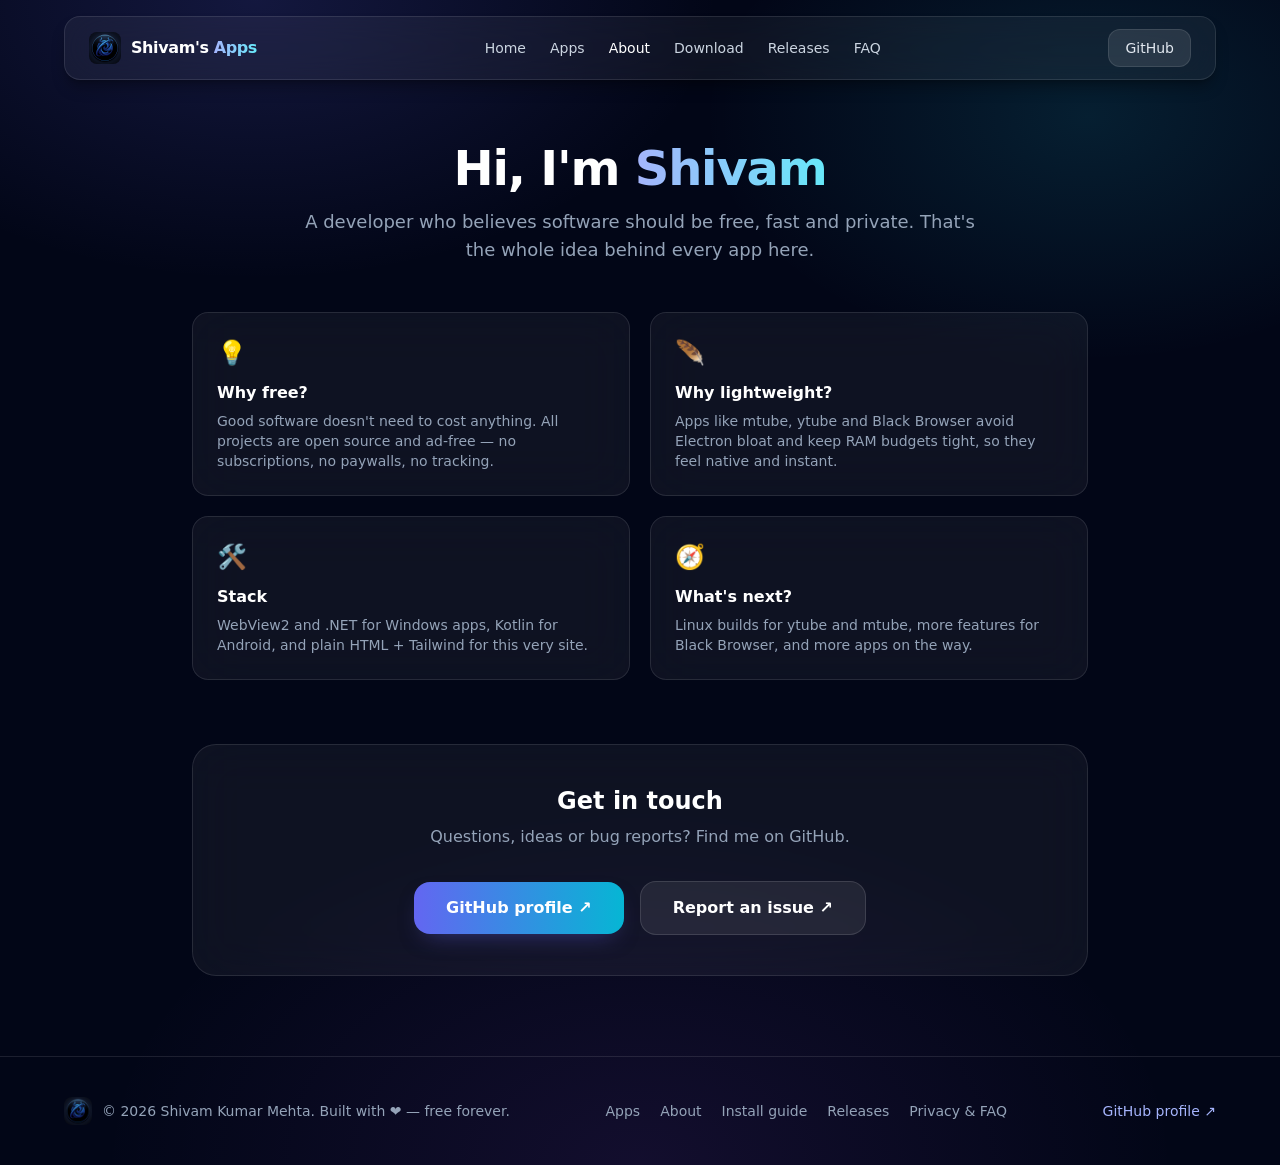
==== about.html @ e03fa143 "Expand to multi-page site: apps, app detail pages, about, install guide, releases, privacy/FAQ" ====
<!DOCTYPE html>
<html lang="en">
<head>
<meta charset="UTF-8">
<meta name="viewport" content="width=device-width, initial-scale=1.0">
<title>About — Shivam's Apps</title>
<meta name="description" content="About Shivam Kumar Mehta, the developer behind ytube, mtube, Black Browser and more. Free, open-source apps built for Windows and Android.">
<meta http-equiv="Content-Security-Policy" content="default-src 'self'; script-src 'self' 'unsafe-inline' https://api.github.com https://us.i.posthog.com https://*.posthog.com; style-src 'self' 'unsafe-inline' https://fonts.googleapis.com; font-src https://fonts.gstatic.com; img-src 'self' data: https:; connect-src 'self' https://api.github.com https://us.i.posthog.com https://*.posthog.com; base-uri 'self'">
<link rel="stylesheet" href="assets/tailwind.css">
<link rel="icon" type="image/png" href="assets/black.png">
<link rel="preconnect" href="https://fonts.googleapis.com">
<link href="https://fonts.googleapis.com/css2?family=Inter:wght@400;500;600;700;800&display=swap" rel="stylesheet">
<script>
  !function(t,e){var o,n,p,r;e.__SV||(window.posthog=e,e._i=[],e.init=function(i,s,a){function g(t,e){var o=e.split(".");2==o.length&&(t=t[o[0]],e=o[1]),t[e]=function(){t.push([e].concat(Array.prototype.slice.call(arguments,0)))}}(p=t.createElement("script")).type="text/javascript",p.async=!0,p.src=s.api_host+"/static/array.js",(r=t.getElementsByTagName("script")[0]).parentNode.insertBefore(p,r);var u=e;for(void 0!==a?u=e[a]=[]:a="posthog",u.people=u.people||[],u.toString=function(t){var e="posthog";return"posthog"!==a&&(e+="."+a),t||(e+=" (stub)")},u.people.toString=function(){return u.toString(1)+".people (stub)"},o="capture identify alias people.set people.set_once set_config register register_once unregister opt_out_capturing has_opted_out_capturing opt_in_capturing reset".split(" "),n=0;n<o.length;n++)g(u,o[n]);e._i.push([i,s,a])},e.__SV=1)}(document,window.posthog||[]);
</script>
</head>
<body class="mesh-bg text-slate-200 min-h-screen antialiased">

<!-- NAV -->
<header class="fixed top-0 inset-x-0 z-50">
  <div class="glass mx-auto mt-4 max-w-6xl rounded-2xl px-4 sm:px-6 py-3 flex items-center justify-between shadow-lg shadow-black/30">
    <a href="/" class="flex items-center gap-2.5">
      <img src="assets/black.png" alt="Logo" class="w-8 h-8 rounded-lg">
      <span class="font-bold text-white tracking-tight">Shivam's <span class="text-grad">Apps</span></span>
    </a>
    <nav class="hidden sm:flex items-center gap-6 text-sm text-slate-300">
      <a href="/" class="hover:text-white transition">Home</a>
      <a href="/apps.html" class="hover:text-white transition">Apps</a>
      <a href="/about.html" class="text-white" aria-current="page">About</a>
      <a href="/download.html" class="hover:text-white transition">Download</a>
      <a href="/releases.html" class="hover:text-white transition">Releases</a>
      <a href="/privacy.html" class="hover:text-white transition">FAQ</a>
    </nav>
    <a href="https://github.com/shivamkumarmehta64-sketch" target="_blank" rel="noopener"
       class="text-sm px-4 py-2 rounded-xl bg-white/10 hover:bg-white/20 border border-white/10 transition">GitHub</a>
  </div>
</header>

<!-- HERO -->
<section class="pt-36 pb-12 px-4 text-center">
  <div class="fade-up max-w-3xl mx-auto">
    <h1 class="text-4xl sm:text-5xl font-extrabold text-white tracking-tight">Hi, I'm <span class="text-grad">Shivam</span></h1>
    <p class="mt-4 text-lg text-slate-400 max-w-2xl mx-auto">
      A developer who believes software should be free, fast and private. That's the whole idea behind every app here.
    </p>
  </div>
</section>

<!-- STORY -->
<section class="px-4 pb-16">
  <div class="max-w-4xl mx-auto grid grid-cols-1 sm:grid-cols-2 gap-5">
    <div class="glass rounded-2xl p-6 card-hover">
      <div class="text-2xl mb-3">💡</div>
      <h5 class="font-semibold text-white">Why free?</h5>
      <p class="mt-1.5 text-sm text-slate-400">Good software doesn't need to cost anything. All projects are open source and ad-free — no subscriptions, no paywalls, no tracking.</p>
    </div>
    <div class="glass rounded-2xl p-6 card-hover">
      <div class="text-2xl mb-3">🪶</div>
      <h5 class="font-semibold text-white">Why lightweight?</h5>
      <p class="mt-1.5 text-sm text-slate-400">Apps like mtube, ytube and Black Browser avoid Electron bloat and keep RAM budgets tight, so they feel native and instant.</p>
    </div>
    <div class="glass rounded-2xl p-6 card-hover">
      <div class="text-2xl mb-3">🛠️</div>
      <h5 class="font-semibold text-white">Stack</h5>
      <p class="mt-1.5 text-sm text-slate-400">WebView2 and .NET for Windows apps, Kotlin for Android, and plain HTML + Tailwind for this very site.</p>
    </div>
    <div class="glass rounded-2xl p-6 card-hover">
      <div class="text-2xl mb-3">🧭</div>
      <h5 class="font-semibold text-white">What's next?</h5>
      <p class="mt-1.5 text-sm text-slate-400">Linux builds for ytube and mtube, more features for Black Browser, and more apps on the way.</p>
    </div>
  </div>
</section>

<!-- CONTACT -->
<section class="px-4 pb-20">
  <div class="glass max-w-4xl mx-auto rounded-3xl p-8 sm:p-10 text-center">
    <h3 class="text-2xl font-bold text-white">Get in touch</h3>
    <p class="mt-2 text-slate-400">Questions, ideas or bug reports? Find me on GitHub.</p>
    <div class="mt-8 flex flex-col sm:flex-row items-center justify-center gap-4">
      <a href="https://github.com/shivamkumarmehta64-sketch" target="_blank" rel="noopener" class="px-8 py-3.5 btn-primary text-base">GitHub profile ↗</a>
      <a href="https://github.com/shivamkumarmehta64-sketch/black-browser-website/issues" target="_blank" rel="noopener" class="px-8 py-3.5 btn-ghost text-base">Report an issue ↗</a>
    </div>
  </div>
</section>

<!-- FOOTER -->
<footer class="border-t border-white/10 px-4 py-10">
  <div class="max-w-6xl mx-auto flex flex-col sm:flex-row items-center justify-between gap-6">
    <div class="flex items-center gap-2.5">
      <img src="assets/black.png" alt="Logo" class="w-7 h-7 rounded-lg">
      <span class="text-sm text-slate-400">© 2026 Shivam Kumar Mehta. Built with ❤️ — free forever.</span>
    </div>
    <div class="flex flex-wrap items-center justify-center gap-x-5 gap-y-2 text-sm">
      <a href="/apps.html" class="text-slate-400 hover:text-white transition">Apps</a>
      <a href="/about.html" class="text-slate-400 hover:text-white transition">About</a>
      <a href="/download.html" class="text-slate-400 hover:text-white transition">Install guide</a>
      <a href="/releases.html" class="text-slate-400 hover:text-white transition">Releases</a>
      <a href="/privacy.html" class="text-slate-400 hover:text-white transition">Privacy & FAQ</a>
    </div>
    <a href="https://github.com/shivamkumarmehta64-sketch" target="_blank" rel="noopener" class="text-sm text-indigo-300 hover:text-indigo-200 transition">GitHub profile ↗</a>
  </div>
</footer>

<script src="assets/app.js"></script>
</body>
</html>
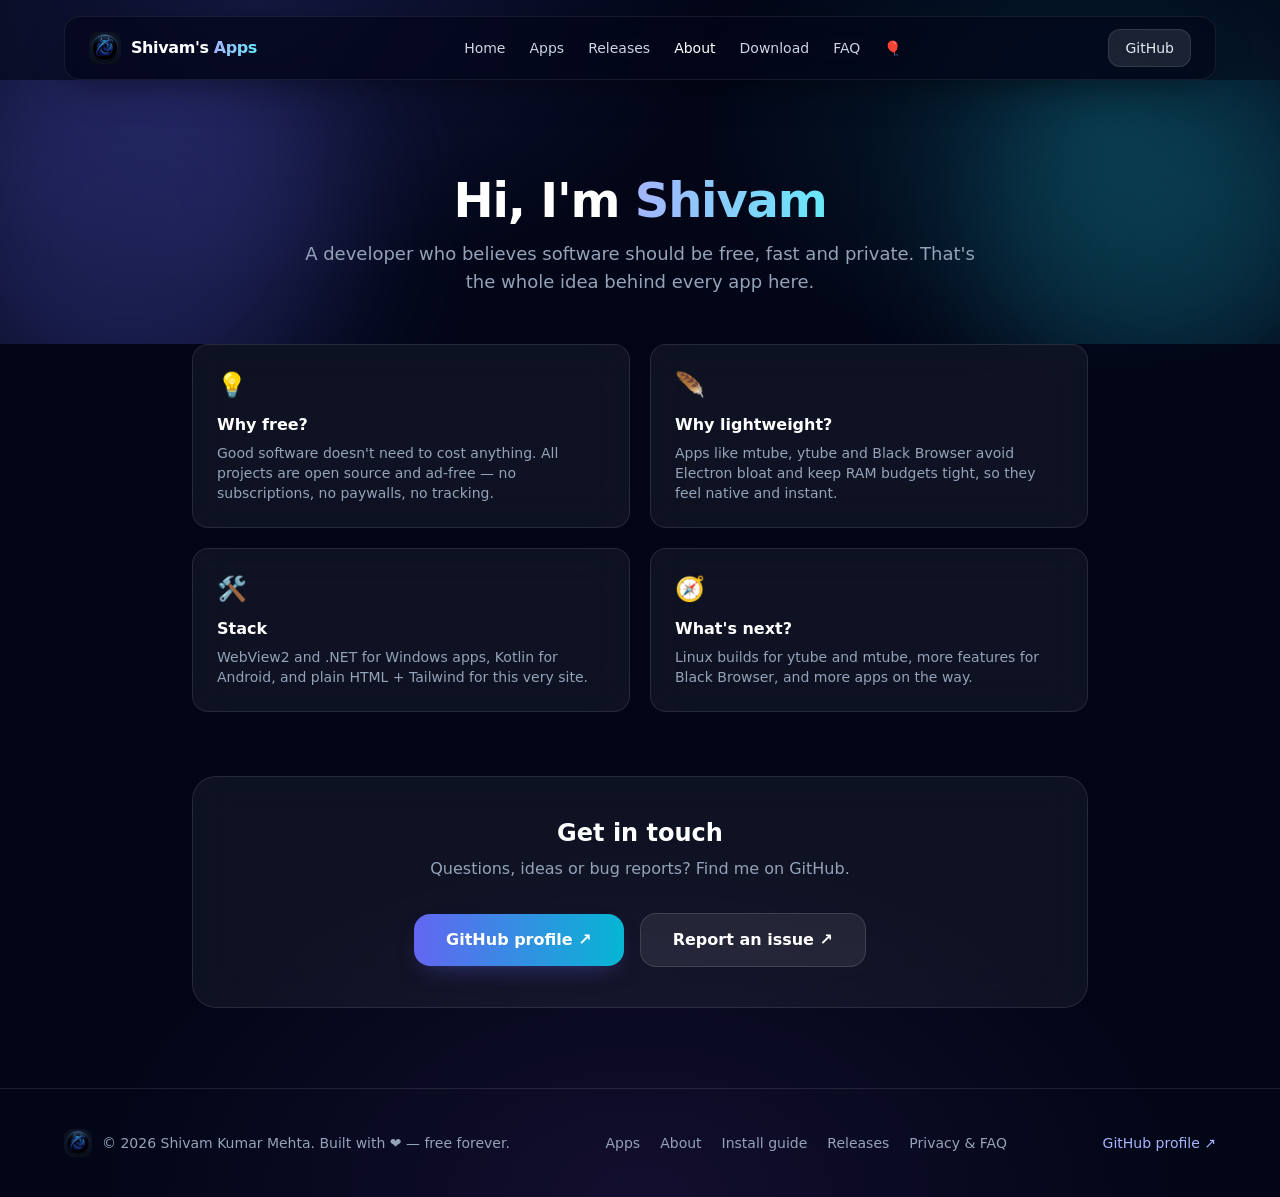
==== commit 2639ea09: "Redesign site: glass nav, blobs, reveal + page transitions, live GitHub stats, birthday page" ====
--- a/about.html
+++ b/about.html
@@ -9,7 +9,7 @@
 <link rel="stylesheet" href="assets/tailwind.css">
 <link rel="icon" type="image/png" href="assets/black.png">
 <link rel="preconnect" href="https://fonts.googleapis.com">
-<link href="https://fonts.googleapis.com/css2?family=Inter:wght@400;500;600;700;800&display=swap" rel="stylesheet">
+<link href="https://fonts.googleapis.com/css2?family=Inter:wght@400;500;600;700;800;900&display=swap" rel="stylesheet">
 <script>
   !function(t,e){var o,n,p,r;e.__SV||(window.posthog=e,e._i=[],e.init=function(i,s,a){function g(t,e){var o=e.split(".");2==o.length&&(t=t[o[0]],e=o[1]),t[e]=function(){t.push([e].concat(Array.prototype.slice.call(arguments,0)))}}(p=t.createElement("script")).type="text/javascript",p.async=!0,p.src=s.api_host+"/static/array.js",(r=t.getElementsByTagName("script")[0]).parentNode.insertBefore(p,r);var u=e;for(void 0!==a?u=e[a]=[]:a="posthog",u.people=u.people||[],u.toString=function(t){var e="posthog";return"posthog"!==a&&(e+="."+a),t||(e+=" (stub)")},u.people.toString=function(){return u.toString(1)+".people (stub)"},o="capture identify alias people.set people.set_once set_config register register_once unregister opt_out_capturing has_opted_out_capturing opt_in_capturing reset".split(" "),n=0;n<o.length;n++)g(u,o[n]);e._i.push([i,s,a])},e.__SV=1)}(document,window.posthog||[]);
 </script>
@@ -17,28 +17,31 @@
 <body class="mesh-bg text-slate-200 min-h-screen antialiased">
 
 <!-- NAV -->
-<header class="fixed top-0 inset-x-0 z-50">
-  <div class="glass mx-auto mt-4 max-w-6xl rounded-2xl px-4 sm:px-6 py-3 flex items-center justify-between shadow-lg shadow-black/30">
+<header class="sticky top-0 inset-x-0 z-50">
+  <nav class="nav-glass mx-auto mt-4 max-w-6xl rounded-2xl px-4 sm:px-6 py-3 flex items-center justify-between">
     <a href="/" class="flex items-center gap-2.5">
       <img src="assets/black.png" alt="Logo" class="w-8 h-8 rounded-lg">
       <span class="font-bold text-white tracking-tight">Shivam's <span class="text-grad">Apps</span></span>
     </a>
-    <nav class="hidden sm:flex items-center gap-6 text-sm text-slate-300">
+    <nav class="hidden md:flex items-center gap-6 text-sm text-slate-300">
       <a href="/" class="hover:text-white transition">Home</a>
       <a href="/apps.html" class="hover:text-white transition">Apps</a>
+      <a href="/releases.html" class="hover:text-white transition">Releases</a>
       <a href="/about.html" class="text-white" aria-current="page">About</a>
       <a href="/download.html" class="hover:text-white transition">Download</a>
-      <a href="/releases.html" class="hover:text-white transition">Releases</a>
       <a href="/privacy.html" class="hover:text-white transition">FAQ</a>
+      <a href="/birthday.html" class="hover:text-white transition">🎈</a>
     </nav>
     <a href="https://github.com/shivamkumarmehta64-sketch" target="_blank" rel="noopener"
        class="text-sm px-4 py-2 rounded-xl bg-white/10 hover:bg-white/20 border border-white/10 transition">GitHub</a>
-  </div>
+  </nav>
 </header>
 
 <!-- HERO -->
-<section class="pt-36 pb-12 px-4 text-center">
-  <div class="fade-up max-w-3xl mx-auto">
+<section class="relative overflow-hidden pt-24 pb-12 px-4 text-center">
+  <div class="blob blob-1"></div>
+  <div class="blob blob-2"></div>
+  <div class="fade-up max-w-3xl mx-auto relative">
     <h1 class="text-4xl sm:text-5xl font-extrabold text-white tracking-tight">Hi, I'm <span class="text-grad">Shivam</span></h1>
     <p class="mt-4 text-lg text-slate-400 max-w-2xl mx-auto">
       A developer who believes software should be free, fast and private. That's the whole idea behind every app here.
@@ -49,22 +52,22 @@
 <!-- STORY -->
 <section class="px-4 pb-16">
   <div class="max-w-4xl mx-auto grid grid-cols-1 sm:grid-cols-2 gap-5">
-    <div class="glass rounded-2xl p-6 card-hover">
+    <div class="glass rounded-2xl p-6 card-hover reveal">
       <div class="text-2xl mb-3">💡</div>
       <h5 class="font-semibold text-white">Why free?</h5>
       <p class="mt-1.5 text-sm text-slate-400">Good software doesn't need to cost anything. All projects are open source and ad-free — no subscriptions, no paywalls, no tracking.</p>
     </div>
-    <div class="glass rounded-2xl p-6 card-hover">
+    <div class="glass rounded-2xl p-6 card-hover reveal">
       <div class="text-2xl mb-3">🪶</div>
       <h5 class="font-semibold text-white">Why lightweight?</h5>
       <p class="mt-1.5 text-sm text-slate-400">Apps like mtube, ytube and Black Browser avoid Electron bloat and keep RAM budgets tight, so they feel native and instant.</p>
     </div>
-    <div class="glass rounded-2xl p-6 card-hover">
+    <div class="glass rounded-2xl p-6 card-hover reveal">
       <div class="text-2xl mb-3">🛠️</div>
       <h5 class="font-semibold text-white">Stack</h5>
       <p class="mt-1.5 text-sm text-slate-400">WebView2 and .NET for Windows apps, Kotlin for Android, and plain HTML + Tailwind for this very site.</p>
     </div>
-    <div class="glass rounded-2xl p-6 card-hover">
+    <div class="glass rounded-2xl p-6 card-hover reveal">
       <div class="text-2xl mb-3">🧭</div>
       <h5 class="font-semibold text-white">What's next?</h5>
       <p class="mt-1.5 text-sm text-slate-400">Linux builds for ytube and mtube, more features for Black Browser, and more apps on the way.</p>
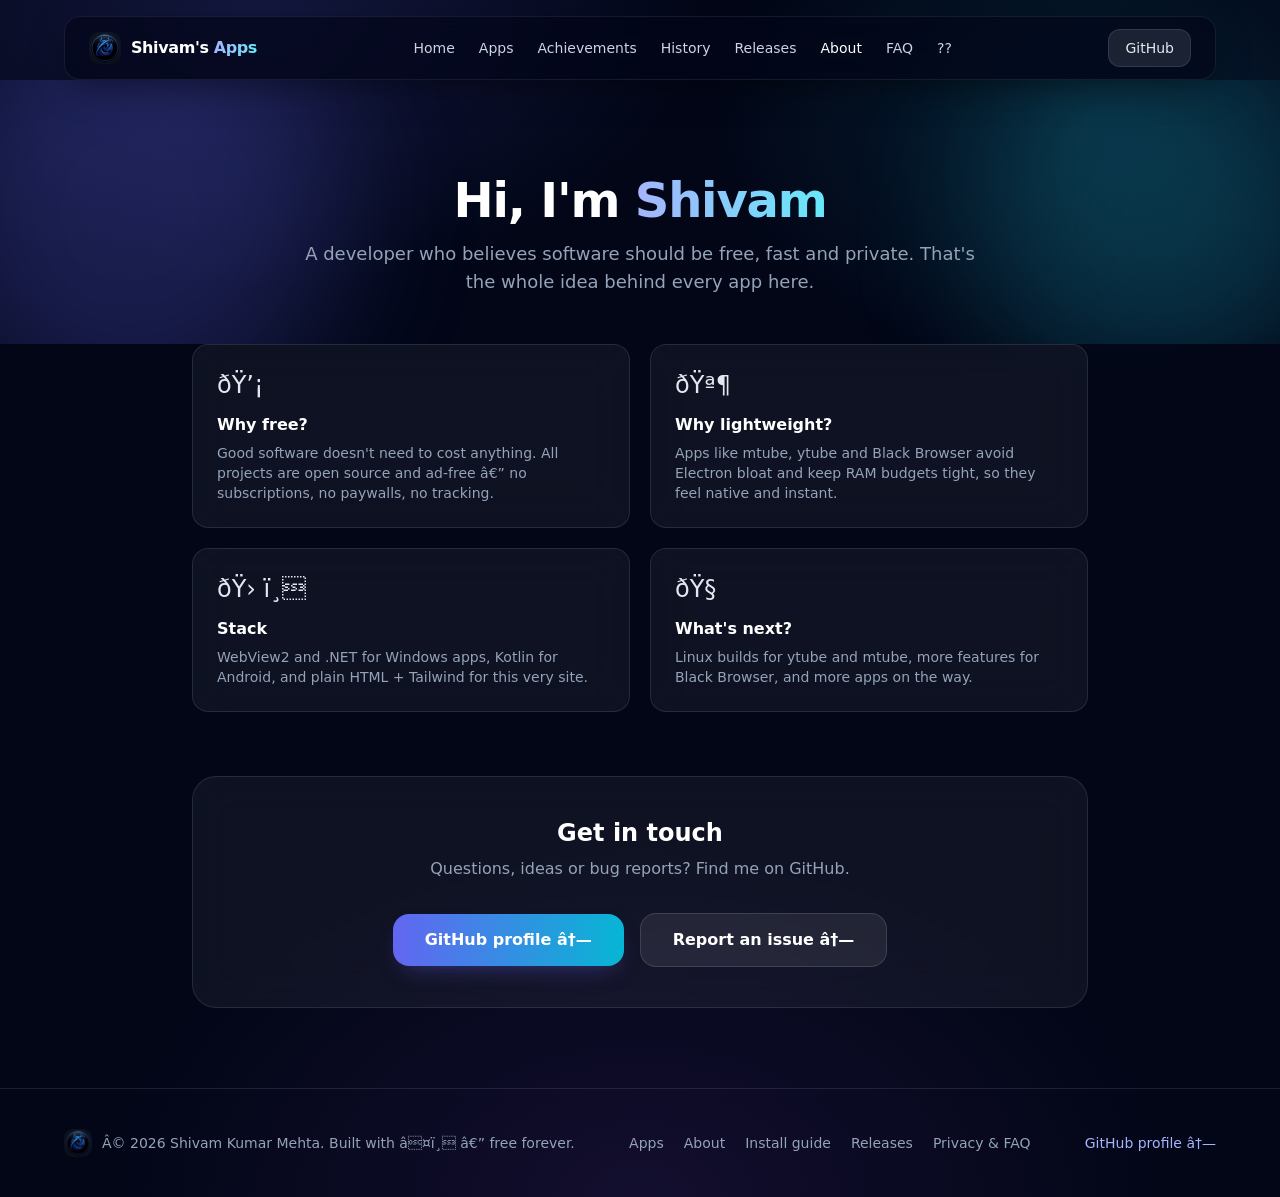
==== commit aa1cd21a: "Add scroll UI (Lenis smooth scroll, progress bar, parallax blobs) + dedicated Achievements & History" ====
--- a/about.html
+++ b/about.html
@@ -1,9 +1,9 @@
-<!DOCTYPE html>
+﻿<!DOCTYPE html>
 <html lang="en">
 <head>
 <meta charset="UTF-8">
 <meta name="viewport" content="width=device-width, initial-scale=1.0">
-<title>About — Shivam's Apps</title>
+<title>About â€” Shivam's Apps</title>
 <meta name="description" content="About Shivam Kumar Mehta, the developer behind ytube, mtube, Black Browser and more. Free, open-source apps built for Windows and Android.">
 <meta http-equiv="Content-Security-Policy" content="default-src 'self'; script-src 'self' 'unsafe-inline' https://api.github.com https://us.i.posthog.com https://*.posthog.com; style-src 'self' 'unsafe-inline' https://fonts.googleapis.com; font-src https://fonts.gstatic.com; img-src 'self' data: https:; connect-src 'self' https://api.github.com https://us.i.posthog.com https://*.posthog.com; base-uri 'self'">
 <link rel="stylesheet" href="assets/tailwind.css">
@@ -26,12 +26,13 @@
     <nav class="hidden md:flex items-center gap-6 text-sm text-slate-300">
       <a href="/" class="hover:text-white transition">Home</a>
       <a href="/apps.html" class="hover:text-white transition">Apps</a>
+      <a href="/achievements.html" class="hover:text-white transition">Achievements</a>
+      <a href="/history.html" class="hover:text-white transition">History</a>
       <a href="/releases.html" class="hover:text-white transition">Releases</a>
       <a href="/about.html" class="text-white" aria-current="page">About</a>
-      <a href="/download.html" class="hover:text-white transition">Download</a>
       <a href="/privacy.html" class="hover:text-white transition">FAQ</a>
-      <a href="/birthday.html" class="hover:text-white transition">🎈</a>
-    </nav>
+      <a href="/birthday.html" class="hover:text-white transition">??</a>
+</nav>
     <a href="https://github.com/shivamkumarmehta64-sketch" target="_blank" rel="noopener"
        class="text-sm px-4 py-2 rounded-xl bg-white/10 hover:bg-white/20 border border-white/10 transition">GitHub</a>
   </nav>
@@ -39,8 +40,8 @@
 
 <!-- HERO -->
 <section class="relative overflow-hidden pt-24 pb-12 px-4 text-center">
-  <div class="blob blob-1"></div>
-  <div class="blob blob-2"></div>
+  <div class="blob blob-1" data-parallax="0.18"></div>
+  <div class="blob blob-2" data-parallax="-0.12"></div>
   <div class="fade-up max-w-3xl mx-auto relative">
     <h1 class="text-4xl sm:text-5xl font-extrabold text-white tracking-tight">Hi, I'm <span class="text-grad">Shivam</span></h1>
     <p class="mt-4 text-lg text-slate-400 max-w-2xl mx-auto">
@@ -53,22 +54,22 @@
 <section class="px-4 pb-16">
   <div class="max-w-4xl mx-auto grid grid-cols-1 sm:grid-cols-2 gap-5">
     <div class="glass rounded-2xl p-6 card-hover reveal">
-      <div class="text-2xl mb-3">💡</div>
+      <div class="text-2xl mb-3">ðŸ’¡</div>
       <h5 class="font-semibold text-white">Why free?</h5>
-      <p class="mt-1.5 text-sm text-slate-400">Good software doesn't need to cost anything. All projects are open source and ad-free — no subscriptions, no paywalls, no tracking.</p>
+      <p class="mt-1.5 text-sm text-slate-400">Good software doesn't need to cost anything. All projects are open source and ad-free â€” no subscriptions, no paywalls, no tracking.</p>
     </div>
     <div class="glass rounded-2xl p-6 card-hover reveal">
-      <div class="text-2xl mb-3">🪶</div>
+      <div class="text-2xl mb-3">ðŸª¶</div>
       <h5 class="font-semibold text-white">Why lightweight?</h5>
       <p class="mt-1.5 text-sm text-slate-400">Apps like mtube, ytube and Black Browser avoid Electron bloat and keep RAM budgets tight, so they feel native and instant.</p>
     </div>
     <div class="glass rounded-2xl p-6 card-hover reveal">
-      <div class="text-2xl mb-3">🛠️</div>
+      <div class="text-2xl mb-3">ðŸ› ï¸</div>
       <h5 class="font-semibold text-white">Stack</h5>
       <p class="mt-1.5 text-sm text-slate-400">WebView2 and .NET for Windows apps, Kotlin for Android, and plain HTML + Tailwind for this very site.</p>
     </div>
     <div class="glass rounded-2xl p-6 card-hover reveal">
-      <div class="text-2xl mb-3">🧭</div>
+      <div class="text-2xl mb-3">ðŸ§­</div>
       <h5 class="font-semibold text-white">What's next?</h5>
       <p class="mt-1.5 text-sm text-slate-400">Linux builds for ytube and mtube, more features for Black Browser, and more apps on the way.</p>
     </div>
@@ -81,8 +82,8 @@
     <h3 class="text-2xl font-bold text-white">Get in touch</h3>
     <p class="mt-2 text-slate-400">Questions, ideas or bug reports? Find me on GitHub.</p>
     <div class="mt-8 flex flex-col sm:flex-row items-center justify-center gap-4">
-      <a href="https://github.com/shivamkumarmehta64-sketch" target="_blank" rel="noopener" class="px-8 py-3.5 btn-primary text-base">GitHub profile ↗</a>
-      <a href="https://github.com/shivamkumarmehta64-sketch/black-browser-website/issues" target="_blank" rel="noopener" class="px-8 py-3.5 btn-ghost text-base">Report an issue ↗</a>
+      <a href="https://github.com/shivamkumarmehta64-sketch" target="_blank" rel="noopener" class="px-8 py-3.5 btn-primary text-base">GitHub profile â†—</a>
+      <a href="https://github.com/shivamkumarmehta64-sketch/black-browser-website/issues" target="_blank" rel="noopener" class="px-8 py-3.5 btn-ghost text-base">Report an issue â†—</a>
     </div>
   </div>
 </section>
@@ -92,7 +93,7 @@
   <div class="max-w-6xl mx-auto flex flex-col sm:flex-row items-center justify-between gap-6">
     <div class="flex items-center gap-2.5">
       <img src="assets/black.png" alt="Logo" class="w-7 h-7 rounded-lg">
-      <span class="text-sm text-slate-400">© 2026 Shivam Kumar Mehta. Built with ❤️ — free forever.</span>
+      <span class="text-sm text-slate-400">Â© 2026 Shivam Kumar Mehta. Built with â¤ï¸ â€” free forever.</span>
     </div>
     <div class="flex flex-wrap items-center justify-center gap-x-5 gap-y-2 text-sm">
       <a href="/apps.html" class="text-slate-400 hover:text-white transition">Apps</a>
@@ -101,10 +102,11 @@
       <a href="/releases.html" class="text-slate-400 hover:text-white transition">Releases</a>
       <a href="/privacy.html" class="text-slate-400 hover:text-white transition">Privacy & FAQ</a>
     </div>
-    <a href="https://github.com/shivamkumarmehta64-sketch" target="_blank" rel="noopener" class="text-sm text-indigo-300 hover:text-indigo-200 transition">GitHub profile ↗</a>
+    <a href="https://github.com/shivamkumarmehta64-sketch" target="_blank" rel="noopener" class="text-sm text-indigo-300 hover:text-indigo-200 transition">GitHub profile â†—</a>
   </div>
 </footer>
 
 <script src="assets/app.js"></script>
 </body>
 </html>
+
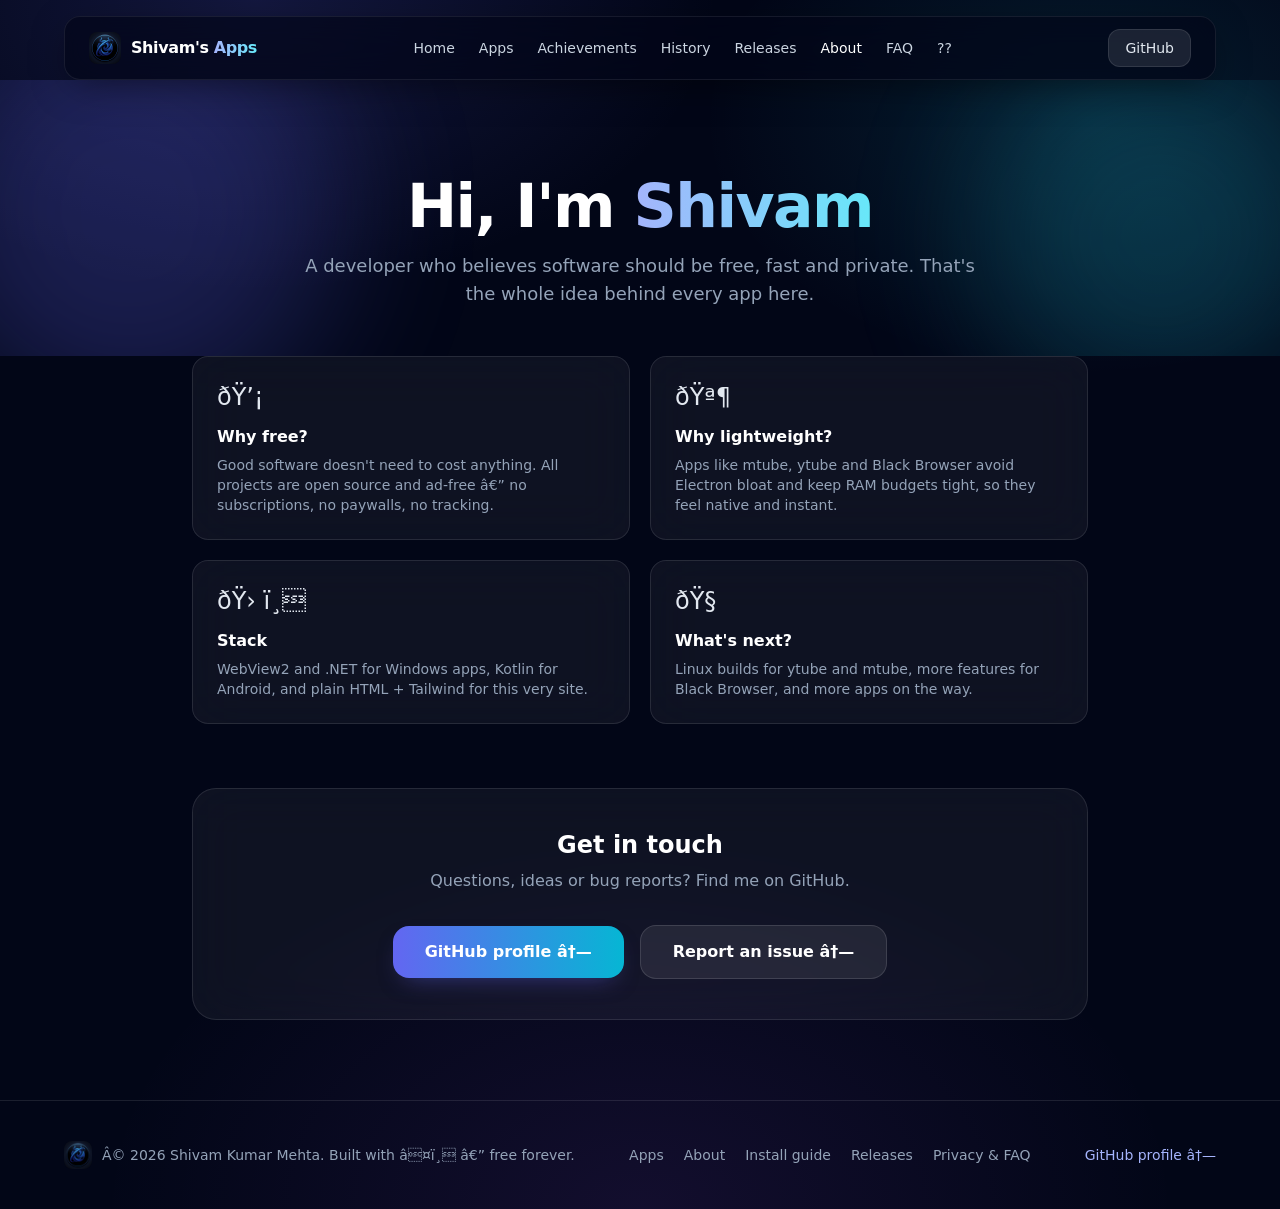
==== commit 723e3575: "Make headings bolder and larger (font-black, upscaled responsive sizes) + Segoe UI fallback" ====
--- a/about.html
+++ b/about.html
@@ -43,7 +43,7 @@
   <div class="blob blob-1" data-parallax="0.18"></div>
   <div class="blob blob-2" data-parallax="-0.12"></div>
   <div class="fade-up max-w-3xl mx-auto relative">
-    <h1 class="text-4xl sm:text-5xl font-extrabold text-white tracking-tight">Hi, I'm <span class="text-grad">Shivam</span></h1>
+    <h1 class="text-5xl sm:text-6xl font-black text-white tracking-tight">Hi, I'm <span class="text-grad">Shivam</span></h1>
     <p class="mt-4 text-lg text-slate-400 max-w-2xl mx-auto">
       A developer who believes software should be free, fast and private. That's the whole idea behind every app here.
     </p>
@@ -110,3 +110,4 @@
 </body>
 </html>
 
+
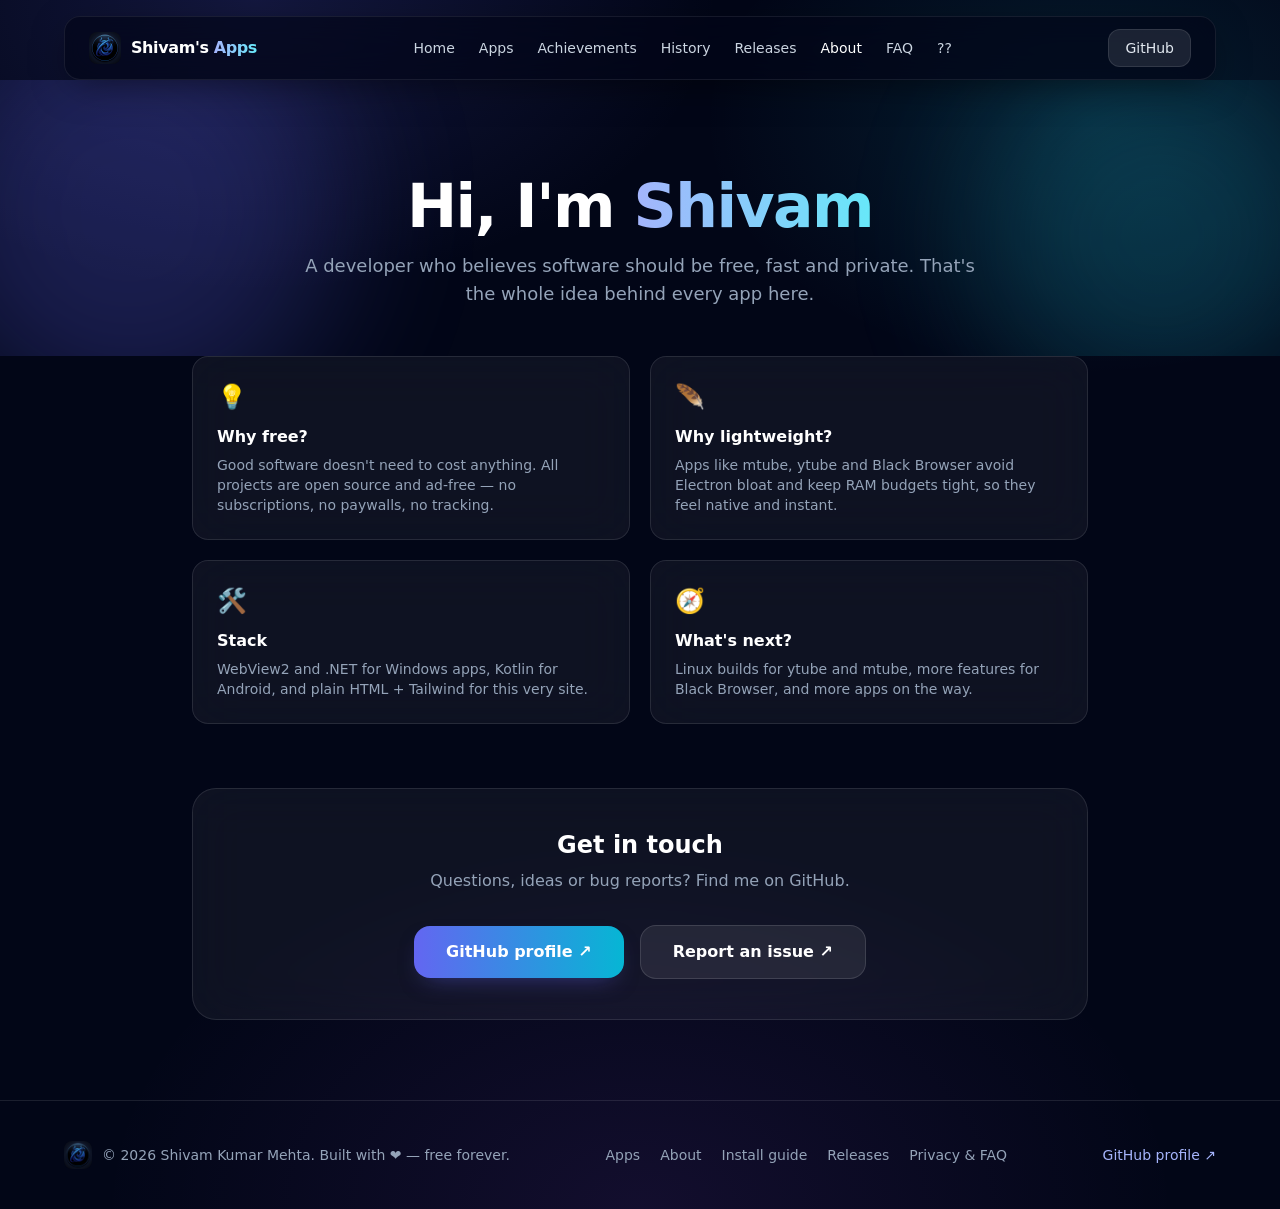
==== commit 11b5406d: "Fix UTF-8 mojibake (double-encoded emoji/arrows) across all HTML pages" ====
--- a/about.html
+++ b/about.html
@@ -1,9 +1,9 @@
-﻿<!DOCTYPE html>
+<!DOCTYPE html>
 <html lang="en">
 <head>
 <meta charset="UTF-8">
 <meta name="viewport" content="width=device-width, initial-scale=1.0">
-<title>About â€” Shivam's Apps</title>
+<title>About — Shivam's Apps</title>
 <meta name="description" content="About Shivam Kumar Mehta, the developer behind ytube, mtube, Black Browser and more. Free, open-source apps built for Windows and Android.">
 <meta http-equiv="Content-Security-Policy" content="default-src 'self'; script-src 'self' 'unsafe-inline' https://api.github.com https://us.i.posthog.com https://*.posthog.com; style-src 'self' 'unsafe-inline' https://fonts.googleapis.com; font-src https://fonts.gstatic.com; img-src 'self' data: https:; connect-src 'self' https://api.github.com https://us.i.posthog.com https://*.posthog.com; base-uri 'self'">
 <link rel="stylesheet" href="assets/tailwind.css">
@@ -54,22 +54,22 @@
 <section class="px-4 pb-16">
   <div class="max-w-4xl mx-auto grid grid-cols-1 sm:grid-cols-2 gap-5">
     <div class="glass rounded-2xl p-6 card-hover reveal">
-      <div class="text-2xl mb-3">ðŸ’¡</div>
+      <div class="text-2xl mb-3">💡</div>
       <h5 class="font-semibold text-white">Why free?</h5>
-      <p class="mt-1.5 text-sm text-slate-400">Good software doesn't need to cost anything. All projects are open source and ad-free â€” no subscriptions, no paywalls, no tracking.</p>
+      <p class="mt-1.5 text-sm text-slate-400">Good software doesn't need to cost anything. All projects are open source and ad-free — no subscriptions, no paywalls, no tracking.</p>
     </div>
     <div class="glass rounded-2xl p-6 card-hover reveal">
-      <div class="text-2xl mb-3">ðŸª¶</div>
+      <div class="text-2xl mb-3">🪶</div>
       <h5 class="font-semibold text-white">Why lightweight?</h5>
       <p class="mt-1.5 text-sm text-slate-400">Apps like mtube, ytube and Black Browser avoid Electron bloat and keep RAM budgets tight, so they feel native and instant.</p>
     </div>
     <div class="glass rounded-2xl p-6 card-hover reveal">
-      <div class="text-2xl mb-3">ðŸ› ï¸</div>
+      <div class="text-2xl mb-3">🛠️</div>
       <h5 class="font-semibold text-white">Stack</h5>
       <p class="mt-1.5 text-sm text-slate-400">WebView2 and .NET for Windows apps, Kotlin for Android, and plain HTML + Tailwind for this very site.</p>
     </div>
     <div class="glass rounded-2xl p-6 card-hover reveal">
-      <div class="text-2xl mb-3">ðŸ§­</div>
+      <div class="text-2xl mb-3">🧭</div>
       <h5 class="font-semibold text-white">What's next?</h5>
       <p class="mt-1.5 text-sm text-slate-400">Linux builds for ytube and mtube, more features for Black Browser, and more apps on the way.</p>
     </div>
@@ -82,8 +82,8 @@
     <h3 class="text-2xl font-bold text-white">Get in touch</h3>
     <p class="mt-2 text-slate-400">Questions, ideas or bug reports? Find me on GitHub.</p>
     <div class="mt-8 flex flex-col sm:flex-row items-center justify-center gap-4">
-      <a href="https://github.com/shivamkumarmehta64-sketch" target="_blank" rel="noopener" class="px-8 py-3.5 btn-primary text-base">GitHub profile â†—</a>
-      <a href="https://github.com/shivamkumarmehta64-sketch/black-browser-website/issues" target="_blank" rel="noopener" class="px-8 py-3.5 btn-ghost text-base">Report an issue â†—</a>
+      <a href="https://github.com/shivamkumarmehta64-sketch" target="_blank" rel="noopener" class="px-8 py-3.5 btn-primary text-base">GitHub profile ↗</a>
+      <a href="https://github.com/shivamkumarmehta64-sketch/black-browser-website/issues" target="_blank" rel="noopener" class="px-8 py-3.5 btn-ghost text-base">Report an issue ↗</a>
     </div>
   </div>
 </section>
@@ -93,7 +93,7 @@
   <div class="max-w-6xl mx-auto flex flex-col sm:flex-row items-center justify-between gap-6">
     <div class="flex items-center gap-2.5">
       <img src="assets/black.png" alt="Logo" class="w-7 h-7 rounded-lg">
-      <span class="text-sm text-slate-400">Â© 2026 Shivam Kumar Mehta. Built with â¤ï¸ â€” free forever.</span>
+      <span class="text-sm text-slate-400">© 2026 Shivam Kumar Mehta. Built with ❤️ — free forever.</span>
     </div>
     <div class="flex flex-wrap items-center justify-center gap-x-5 gap-y-2 text-sm">
       <a href="/apps.html" class="text-slate-400 hover:text-white transition">Apps</a>
@@ -102,7 +102,7 @@
       <a href="/releases.html" class="text-slate-400 hover:text-white transition">Releases</a>
       <a href="/privacy.html" class="text-slate-400 hover:text-white transition">Privacy & FAQ</a>
     </div>
-    <a href="https://github.com/shivamkumarmehta64-sketch" target="_blank" rel="noopener" class="text-sm text-indigo-300 hover:text-indigo-200 transition">GitHub profile â†—</a>
+    <a href="https://github.com/shivamkumarmehta64-sketch" target="_blank" rel="noopener" class="text-sm text-indigo-300 hover:text-indigo-200 transition">GitHub profile ↗</a>
   </div>
 </footer>
 
